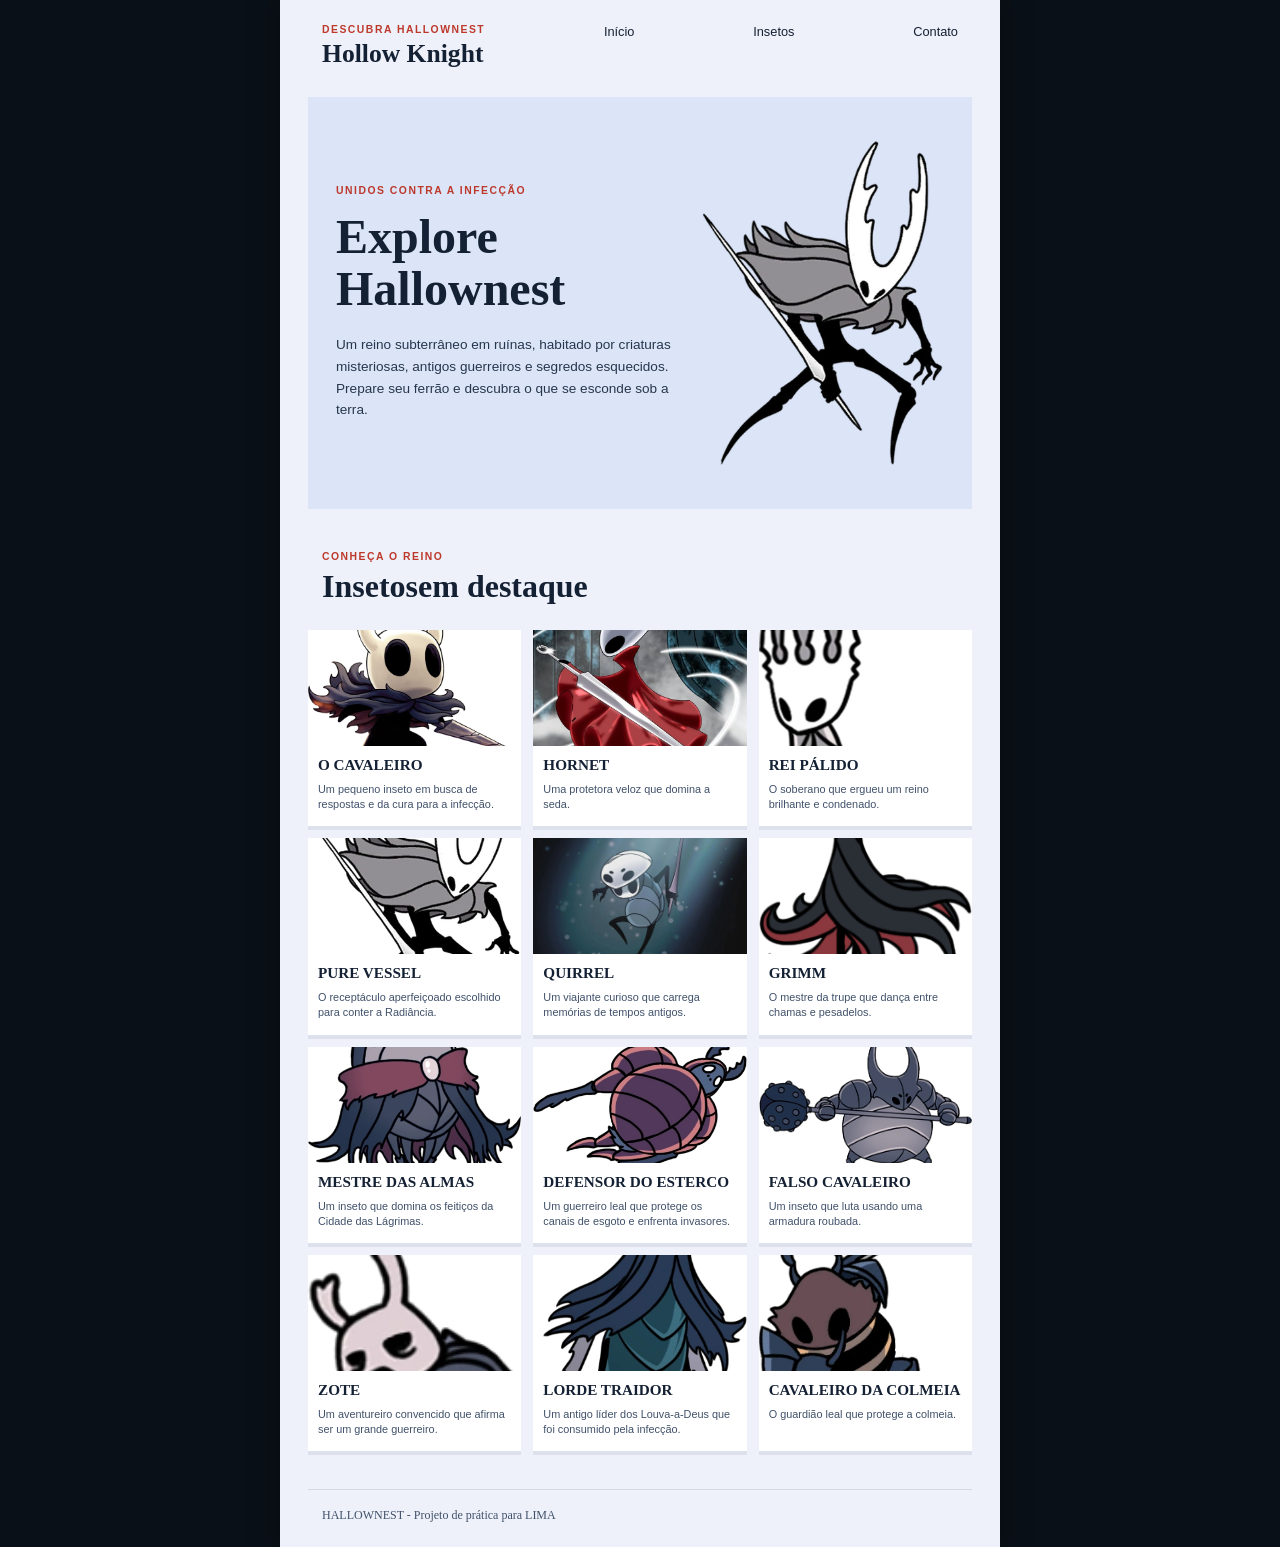
==== index.html @ 4b5f7748 "Minha primeira alteração" ====
<!DOCTYPE html>
<html lang="pt-BR">
<head>
    <meta charset="UTF-8" />
    <meta name="viewport" content="width=device-width, initial-scale=1.0" />
    <title>Hallownest | Hollow Knight</title>
    <link rel="stylesheet" href="css/style.css" />
</head>
<body>

    <header class="header-container">
        <section class="logo-area">
            <small>DESCUBRA HALLOWNEST</small>
            <h1>Hollow Knight</h1>
        </section>
        <span class="menu-item">Início</span>
        <span class="menu-item">Insetos</span>
        <span class="menu-item">Contato</span>
    </header>

    <main>

        <section class="hero-banner">
            <img src="../images/img/purevessel.png" alt="Ilustração do Pure Vessel, personagem de Hollow Knight" />
            <section class="hero-text">
                <small class="subtitle">UNIDOS CONTRA A INFECÇÃO</small>
                <h2>Explore Hallownest</h2>
                <p class="description">
                    Um reino subterrâneo em ruínas, habitado por criaturas misteriosas, antigos guerreiros e segredos esquecidos. Prepare seu ferrão e descubra o que se esconde sob a terra.
                </p>
            </section>
        </section>

        <section class="section-title" id="destaque">
            <small>CONHEÇA O REINO</small>
            <h2>Insetosem destaque</h2>
        </section>

        <section class="cards-container">

            <article class="card">
                <img src="../images/img/knight.png" alt="Ilustração do Cavaleiro de Hollow Knight" />
                <h3>O CAVALEIRO</h3>
                <p>Um pequeno inseto em busca de respostas e da cura para a infecção.</p>
            </article>

            <article class="card">
                <img src="../images/img/hornet.png" alt="Ilustração de Hornet, guardiã de Hallownest" />
                <h3>HORNET</h3>
                <p>Uma protetora veloz que domina a seda.</p>
            </article>

            <article class="card">
                <img src="../images/img/rei.png" alt="Ilustração do Rei Pálido de Hallownest" />
                <h3>REI PÁLIDO</h3>
                <p>O soberano que ergueu um reino brilhante e condenado.</p>
            </article>

            <article class="card">
                <img src="../images/img/purevessel.png" alt="Ilustração do Pure Vessel, receptáculo criado para conter a Radiância" />
                <h3>PURE VESSEL</h3>
                <p>O receptáculo aperfeiçoado escolhido para conter a Radiância.</p>
            </article>

            <article class="card">
                <img src="../images/img/quirrel.png" alt="Ilustração de Quirrel, viajante de Hallownest" />
                <h3>QUIRREL</h3>
                <p>Um viajante curioso que carrega memórias de tempos antigos.</p>
            </article>

            <article class="card">
                <img src="../images/img/grimm.png" alt="Ilustração do mestre Grimm e sua trupe" />
                <h3>GRIMM</h3>
                <p>O mestre da trupe que dança entre chamas e pesadelos.</p>
            </article>

            <article class="card">
                <img src="../images/img/mestre_das_almas.png" alt="Ilustração do Mestre das Almas em sua arena" />
                <h3>MESTRE DAS ALMAS</h3>
                <p>Um inseto que domina os feitiços da Cidade das Lágrimas.</p>
            </article>

            <article class="card">
                <img src="../images/img/defensor.png" alt="Ilustração do Defensor do Esterco em sua arena" />
                <h3>DEFENSOR DO ESTERCO</h3>
                <p>Um guerreiro leal que protege os canais de esgoto e enfrenta invasores.</p>
            </article>

            <article class="card">
                <img src="../images/img/False Knight.png" alt="Ilustração do Falso Cavaleiro usando sua armadura pesada" />
                <h3>FALSO CAVALEIRO</h3>
                <p>Um inseto que luta usando uma armadura roubada.</p>
            </article>

            <article class="card">
                <img src="../images/img/Zote.png" alt="Ilustração de Zote, o Poderoso, em Hollow Knight" />
                <h3>ZOTE</h3>
                <p>Um aventureiro convencido que afirma ser um grande guerreiro.</p>
            </article>

            <article class="card">
                <img src="../images/img/Traitor Lord.png" alt="Ilustração do Lorde Traidor, chefe de Hollow Knight" />
                <h3>LORDE TRAIDOR</h3>
                <p>Um antigo líder dos Louva-a-Deus que foi consumido pela infecção.</p>
            </article>

            <article class="card">
                <img src="../images/img/hive knight.png" alt="Ilustração do Cavaleiro da Colmeia em Hollow Knight" />
                <h3>CAVALEIRO DA COLMEIA</h3>
                <p>O guardião leal que protege a colmeia.</p>
            </article>

        </section>
    </main>

    <footer>
        <p>HALLOWNEST - Projeto de prática para LIMA</p>
    </footer>

</body>
</html>
---- css/style.css ----
*{
    margin: 0;
    padding: 0;
    box-sizing: border-box;
    font-family: Georgia, 'Times New Roman', serif;
}

html {
    background-color: #0a1017;
}

body {
    max-width: 720px;
    min-height: 100vh;
    margin: 0 auto;
    background-color: #eef1f9;
    color: #142033;
    padding: 24px 28px;
    box-shadow: 0 0 30px rgba(0, 0, 0, 0.35);
}

.header-container {
    display: flex;
    justify-content: space-between;
    align-items: flex-start;
    flex-wrap: wrap;
    gap: 20px;
    padding: 0 14px 28px;
    margin-bottom: 0;
}

.logo-area small {
    font-family: Arial, sans-serif;
    font-size: 0.65rem;
    color: #bd392c;
    letter-spacing: 1.5px;
    font-weight: bold;
    display: block;
    margin-bottom: 4px;
}

.logo-area h1 {
    font-size: 1.6rem;
    color: #142033;
    font-weight: bold;
}

.menu-item {
    font-family: Arial, sans-serif;
    font-size: 0.8rem;
    color: #142033;
    cursor: pointer;
}

.hero-banner {
    display: flex;
    justify-content: space-between;
    align-items: center;
    background-color: #dce5f7;
    padding: 42px 28px;
    gap: 28px;
    border-radius: 0;
    margin-bottom: 42px;
}

.hero-banner > img {
    order: 2;
    width: 40%;
    border-radius: 0;
    object-fit: cover;
}

.hero-text {
    order: 1;
    flex: 1;
}

.hero-text .subtitle {
    font-family: Arial, sans-serif;
    font-size: 0.65rem;
    color: #bd392c;
    font-weight: bold;
    letter-spacing: 1.5px;
    display: block;
    margin-bottom: 15px;
}

.hero-text h2 {
    font-size: 3rem;
    line-height: 1.1;
    color: #142033;
    font-weight: bold;
    margin-bottom: 18px;
}

.hero-text .description {
    font-family: Arial, sans-serif;
    font-size: 0.85rem;
    color: #26364d;
    line-height: 1.6;
    max-width: 480px;
}

.section-title {
    margin-bottom: 25px;
}

#destaque {
    padding: 0 14px;
}

.section-title small {
    font-family: Arial, sans-serif;
    font-size: 0.65rem;
    color: #bd392c;
    font-weight: bold;
    letter-spacing: 1.5px;
    display: block;
    margin-bottom: 6px;
}

.section-title h2 {
    font-size: 2rem;
    color: #142033;
    font-weight: bold;
}

.cards-container {
    display: flex;
    flex-wrap: wrap;
    gap: 12px;
}

.card {
    flex: 1 1 calc((100% - 24px) / 3);
    box-sizing: border-box;
    min-width: 0;
    background-color: #ffffff;
    padding: 0 0 14px;
    border-radius: 0;
    box-shadow: 0 4px 0 #dce1eb;
}

.card img {
    width: 100%;
    height: 116px;
    margin-bottom: 10px;
    border-radius: 0;
    object-fit: cover;
}

.card h3 {
    padding: 0 10px;
    font-size: 0.95rem;
    color: #142033;
    margin-bottom: 8px;
}

.card p {
    padding: 0 10px;
    font-family: Arial, sans-serif;
    font-size: 0.68rem;
    color: #40516a;
    line-height: 1.4;
}

footer {
    margin-top: 38px;
    padding: 18px 14px 0;
    border-top: 1px solid #d2d9e5;
    font-family: Arial, sans-serif;
    font-size: 0.75rem;
    color: rgb(64, 81, 106);
}
img {
    max-width: 100%;
    height: auto;
    display: block;
}

@media (max-width: 700px) {
    body {
        padding: 18px;
    }

    .header-container {
        align-items: flex-start;
        flex-direction: column;
        gap: 20px;
    }

    .hero-banner {
        padding: 30px 22px;
        flex-direction: column;
    }

    .hero-banner > img {
        order: 1;
        width: 100%;
    }

    .hero-text {
        order: 2;
    }

    .hero-text h2 {
        font-size: 2.3rem;
    }

    .card {
        flex-basis: calc((100% - 12px) / 2);
    }
}

@media (max-width: 430px) {
    .card {
        flex-basis: 100%;
    }
}
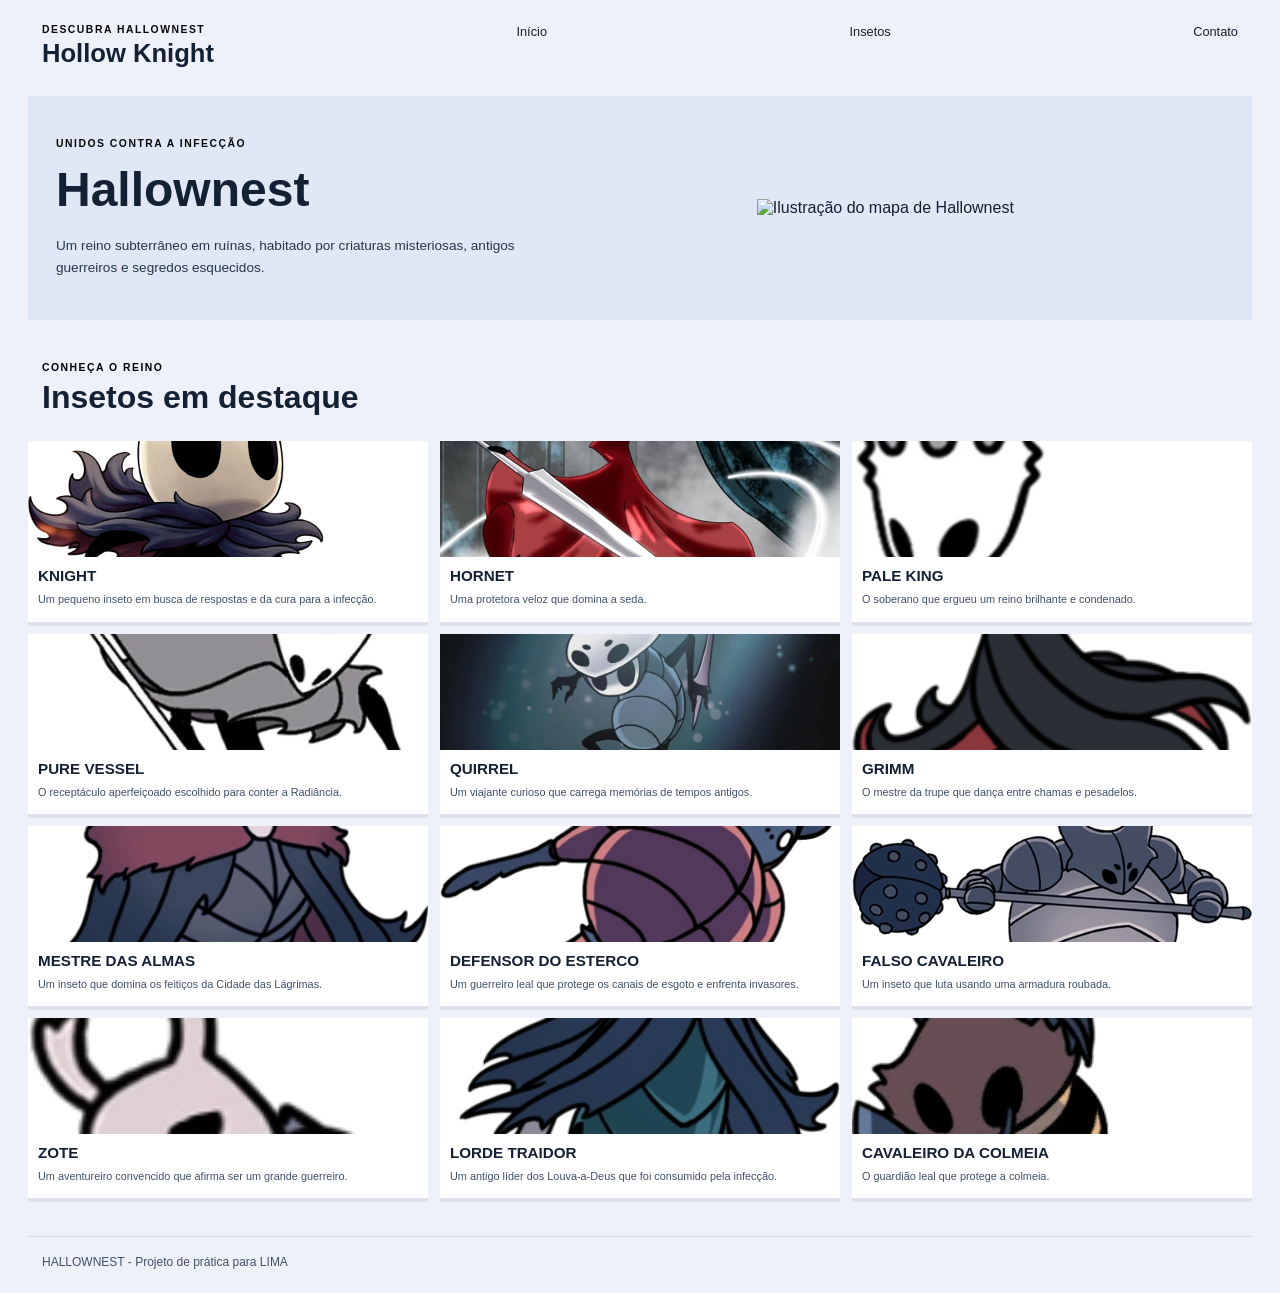
==== commit 2f83cdb4: "fsgr" ====
--- a/index.html
+++ b/index.html
@@ -21,91 +21,91 @@
     <main>
 
         <section class="hero-banner">
-            <img src="../images/img/purevessel.png" alt="Ilustração do Pure Vessel, personagem de Hollow Knight" />
+            <img src="C:\Users\Aluno DS\Nova pasta\css-estilos-e-flexbox\images\img\image.png" alt="Ilustração do mapa de Hallownest" />
             <section class="hero-text">
                 <small class="subtitle">UNIDOS CONTRA A INFECÇÃO</small>
-                <h2>Explore Hallownest</h2>
+                <h2>Hallownest</h2>
                 <p class="description">
-                    Um reino subterrâneo em ruínas, habitado por criaturas misteriosas, antigos guerreiros e segredos esquecidos. Prepare seu ferrão e descubra o que se esconde sob a terra.
+                    Um reino subterrâneo em ruínas, habitado por criaturas misteriosas, antigos guerreiros e segredos esquecidos.
                 </p>
             </section>
         </section>
 
         <section class="section-title" id="destaque">
             <small>CONHEÇA O REINO</small>
-            <h2>Insetosem destaque</h2>
+            <h2>Insetos em destaque</h2>
         </section>
 
         <section class="cards-container">
 
             <article class="card">
-                <img src="../images/img/knight.png" alt="Ilustração do Cavaleiro de Hollow Knight" />
-                <h3>O CAVALEIRO</h3>
+                <img src="./images/img/knight.png" alt="Ilustração do Cavaleiro de Hollow Knight" />
+                <h3>KNIGHT</h3>
                 <p>Um pequeno inseto em busca de respostas e da cura para a infecção.</p>
             </article>
 
             <article class="card">
-                <img src="../images/img/hornet.png" alt="Ilustração de Hornet, guardiã de Hallownest" />
+                <img src="./images/img/hornet.png" alt="Ilustração de Hornet, guardiã de Hallownest" />
                 <h3>HORNET</h3>
                 <p>Uma protetora veloz que domina a seda.</p>
             </article>
 
             <article class="card">
-                <img src="../images/img/rei.png" alt="Ilustração do Rei Pálido de Hallownest" />
-                <h3>REI PÁLIDO</h3>
+                <img src="./images/img/rei.png" alt="Ilustração do Rei Pálido de Hallownest" />
+                <h3>PALE KING</h3>
                 <p>O soberano que ergueu um reino brilhante e condenado.</p>
             </article>
 
             <article class="card">
-                <img src="../images/img/purevessel.png" alt="Ilustração do Pure Vessel, receptáculo criado para conter a Radiância" />
+                <img src="./images/img/purevessel.png" alt="Ilustração do Pure Vessel, receptáculo criado para conter a Radiância" />
                 <h3>PURE VESSEL</h3>
                 <p>O receptáculo aperfeiçoado escolhido para conter a Radiância.</p>
             </article>
 
             <article class="card">
-                <img src="../images/img/quirrel.png" alt="Ilustração de Quirrel, viajante de Hallownest" />
+                <img src="./images/img/quirrel.png" alt="Ilustração de Quirrel, viajante de Hallownest" />
                 <h3>QUIRREL</h3>
                 <p>Um viajante curioso que carrega memórias de tempos antigos.</p>
             </article>
 
             <article class="card">
-                <img src="../images/img/grimm.png" alt="Ilustração do mestre Grimm e sua trupe" />
+                <img src="./images/img/grimm.png" alt="Ilustração do mestre Grimm e sua trupe" />
                 <h3>GRIMM</h3>
                 <p>O mestre da trupe que dança entre chamas e pesadelos.</p>
             </article>
 
             <article class="card">
-                <img src="../images/img/mestre_das_almas.png" alt="Ilustração do Mestre das Almas em sua arena" />
+                <img src="./images/img/mestre_das_almas.png" alt="Ilustração do Mestre das Almas em sua arena" />
                 <h3>MESTRE DAS ALMAS</h3>
                 <p>Um inseto que domina os feitiços da Cidade das Lágrimas.</p>
             </article>
 
             <article class="card">
-                <img src="../images/img/defensor.png" alt="Ilustração do Defensor do Esterco em sua arena" />
+                <img src="./images/img/defensor.png" alt="Ilustração do Defensor do Esterco em sua arena" />
                 <h3>DEFENSOR DO ESTERCO</h3>
                 <p>Um guerreiro leal que protege os canais de esgoto e enfrenta invasores.</p>
             </article>
 
             <article class="card">
-                <img src="../images/img/False Knight.png" alt="Ilustração do Falso Cavaleiro usando sua armadura pesada" />
+                <img src="./images/img/False Knight.png" alt="Ilustração do Falso Cavaleiro usando sua armadura pesada" />
                 <h3>FALSO CAVALEIRO</h3>
                 <p>Um inseto que luta usando uma armadura roubada.</p>
             </article>
 
             <article class="card">
-                <img src="../images/img/Zote.png" alt="Ilustração de Zote, o Poderoso, em Hollow Knight" />
+                <img src="./images/img/Zote.png" alt="Ilustração de Zote, o Poderoso, em Hollow Knight" />
                 <h3>ZOTE</h3>
                 <p>Um aventureiro convencido que afirma ser um grande guerreiro.</p>
             </article>
 
             <article class="card">
-                <img src="../images/img/Traitor Lord.png" alt="Ilustração do Lorde Traidor, chefe de Hollow Knight" />
+                <img src="./images/img/Traitor Lord.png" alt="Ilustração do Lorde Traidor, chefe de Hollow Knight" />
                 <h3>LORDE TRAIDOR</h3>
                 <p>Um antigo líder dos Louva-a-Deus que foi consumido pela infecção.</p>
             </article>
 
             <article class="card">
-                <img src="../images/img/hive knight.png" alt="Ilustração do Cavaleiro da Colmeia em Hollow Knight" />
+                <img src="./images/img/hive knight.png" alt="Ilustração do Cavaleiro da Colmeia em Hollow Knight" />
                 <h3>CAVALEIRO DA COLMEIA</h3>
                 <p>O guardião leal que protege a colmeia.</p>
             </article>
--- a/css/style.css
+++ b/css/style.css
@@ -2,21 +2,28 @@
     margin: 0;
     padding: 0;
     box-sizing: border-box;
-    font-family: Georgia, 'Times New Roman', serif;
+    font-family: Arial, sans-serif;
 }
 
 html {
     background-color: #0a1017;
+    min-height: 100%;
 }
 
 body {
-    max-width: 720px;
+    width: 100%;
     min-height: 100vh;
     margin: 0 auto;
+    display: flex;
+    flex-direction: column;
     background-color: #eef1f9;
     color: #142033;
     padding: 24px 28px;
     box-shadow: 0 0 30px rgba(0, 0, 0, 0.35);
+}
+
+main {
+    flex: 1;
 }
 
 .header-container {
@@ -32,7 +39,7 @@
 .logo-area small {
     font-family: Arial, sans-serif;
     font-size: 0.65rem;
-    color: #bd392c;
+    color: #080808;
     letter-spacing: 1.5px;
     font-weight: bold;
     display: block;
@@ -56,7 +63,7 @@
     display: flex;
     justify-content: space-between;
     align-items: center;
-    background-color: #dce5f7;
+    background-color: #e0e7f5;
     padding: 42px 28px;
     gap: 28px;
     border-radius: 0;
@@ -78,7 +85,7 @@
 .hero-text .subtitle {
     font-family: Arial, sans-serif;
     font-size: 0.65rem;
-    color: #bd392c;
+    color: #080808;
     font-weight: bold;
     letter-spacing: 1.5px;
     display: block;
@@ -112,7 +119,7 @@
 .section-title small {
     font-family: Arial, sans-serif;
     font-size: 0.65rem;
-    color: #bd392c;
+    color: #000000;
     font-weight: bold;
     letter-spacing: 1.5px;
     display: block;
@@ -177,43 +184,4 @@
     height: auto;
     display: block;
 }
-
-@media (max-width: 700px) {
-    body {
-        padding: 18px;
-    }
-
-    .header-container {
-        align-items: flex-start;
-        flex-direction: column;
-        gap: 20px;
-    }
-
-    .hero-banner {
-        padding: 30px 22px;
-        flex-direction: column;
-    }
-
-    .hero-banner > img {
-        order: 1;
-        width: 100%;
-    }
-
-    .hero-text {
-        order: 2;
-    }
-
-    .hero-text h2 {
-        font-size: 2.3rem;
-    }
-
-    .card {
-        flex-basis: calc((100% - 12px) / 2);
-    }
-}
-
-@media (max-width: 430px) {
-    .card {
-        flex-basis: 100%;
-    }
-}+ 
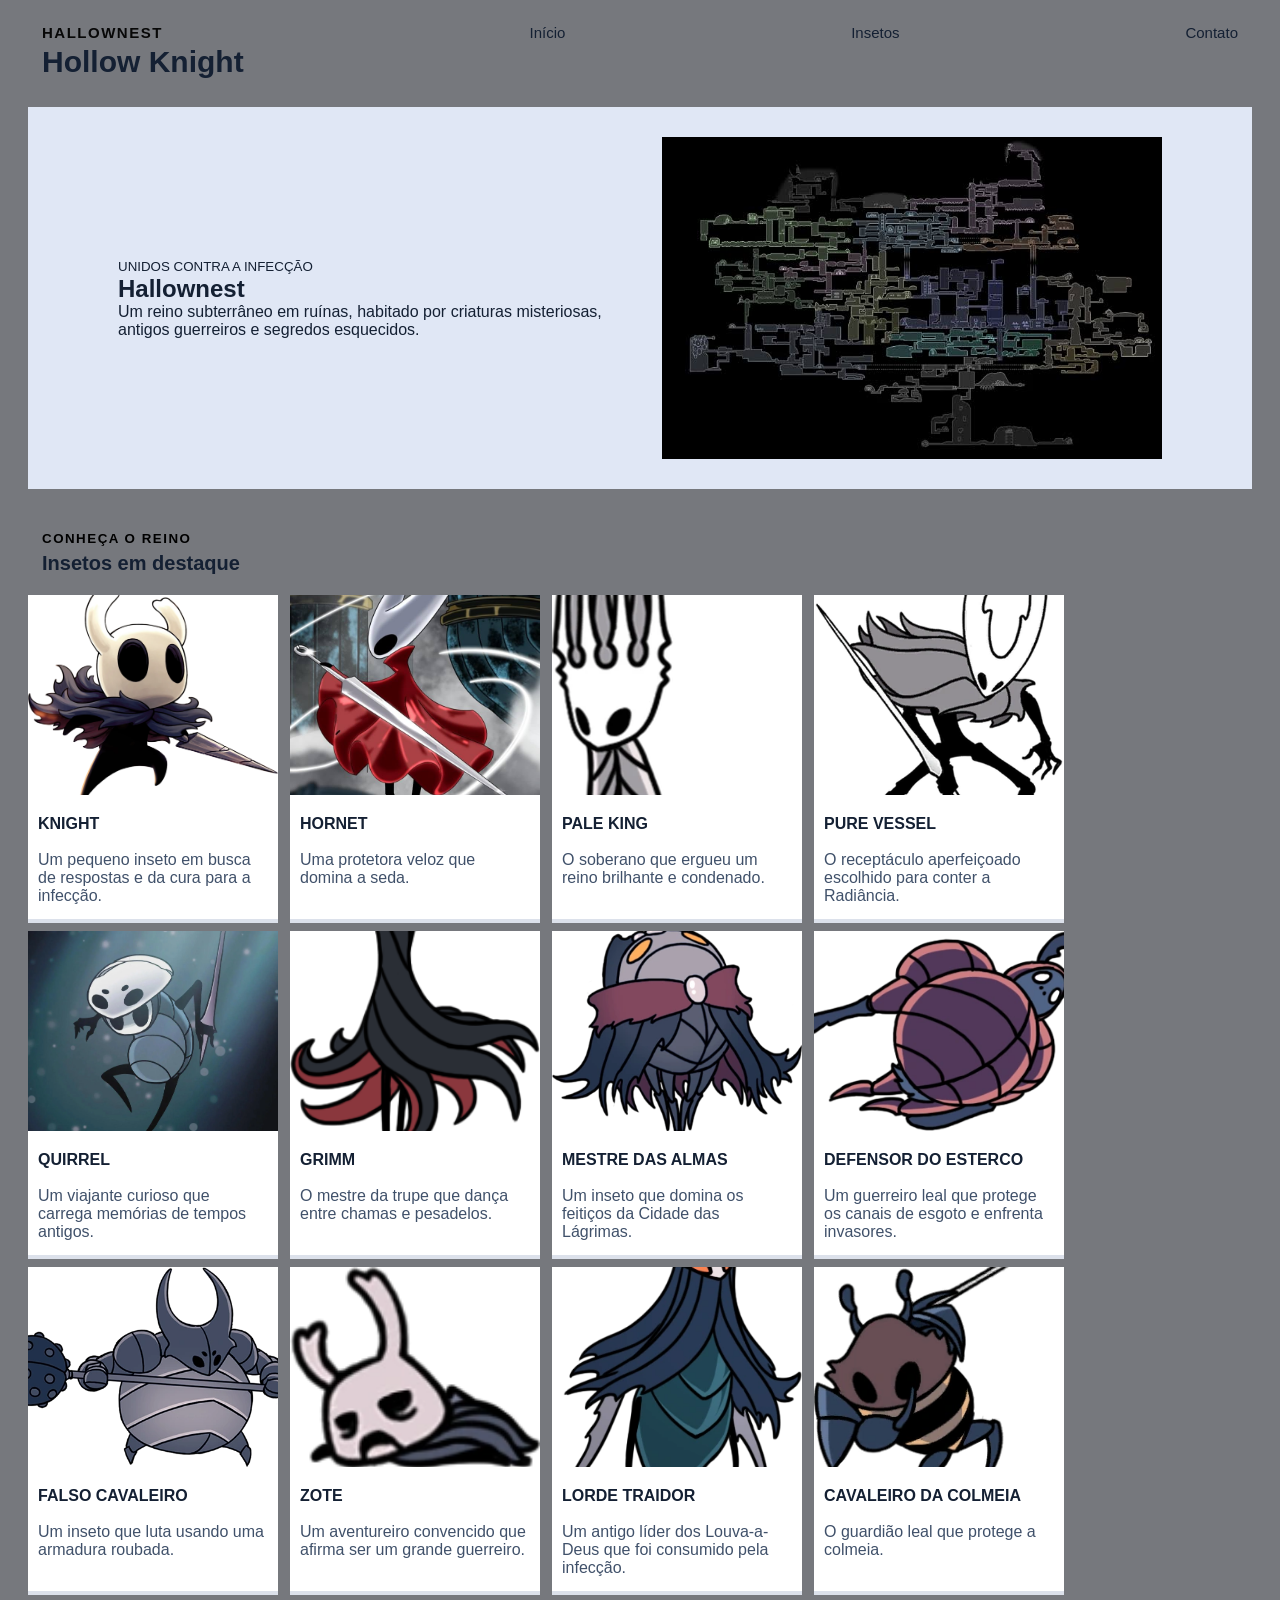
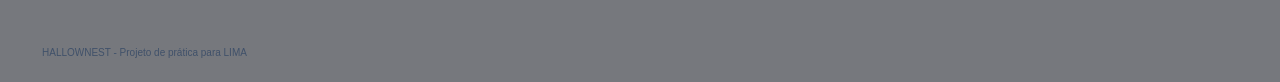
==== commit ea4a2776: "flexbox" ====
--- a/index.html
+++ b/index.html
@@ -2,7 +2,6 @@
 <html lang="pt-BR">
 <head>
     <meta charset="UTF-8" />
-    <meta name="viewport" content="width=device-width, initial-scale=1.0" />
     <title>Hallownest | Hollow Knight</title>
     <link rel="stylesheet" href="css/style.css" />
 </head>
@@ -10,7 +9,7 @@
 
     <header class="header-container">
         <section class="logo-area">
-            <small>DESCUBRA HALLOWNEST</small>
+            <small>HALLOWNEST</small>
             <h1>Hollow Knight</h1>
         </section>
         <span class="menu-item">Início</span>
@@ -20,9 +19,9 @@
 
     <main>
 
-        <section class="hero-banner">
-            <img src="C:\Users\Aluno DS\Nova pasta\css-estilos-e-flexbox\images\img\image.png" alt="Ilustração do mapa de Hallownest" />
-            <section class="hero-text">
+        <section class="map-banner">
+            <img src="assets/images/img/image.png" alt="Ilustração do mapa de Hallownest" />
+            <section class="inseto">
                 <small class="subtitle">UNIDOS CONTRA A INFECÇÃO</small>
                 <h2>Hallownest</h2>
                 <p class="description">
@@ -39,73 +38,73 @@
         <section class="cards-container">
 
             <article class="card">
-                <img src="./images/img/knight.png" alt="Ilustração do Cavaleiro de Hollow Knight" />
+                <img src="assets/images/img/knight.png" alt="Ilustração do Cavaleiro de Hollow Knight" />
                 <h3>KNIGHT</h3>
                 <p>Um pequeno inseto em busca de respostas e da cura para a infecção.</p>
             </article>
 
             <article class="card">
-                <img src="./images/img/hornet.png" alt="Ilustração de Hornet, guardiã de Hallownest" />
+                <img src="assets/images/img/hornet.png" alt="Ilustração de Hornet, guardiã de Hallownest" />
                 <h3>HORNET</h3>
                 <p>Uma protetora veloz que domina a seda.</p>
             </article>
 
             <article class="card">
-                <img src="./images/img/rei.png" alt="Ilustração do Rei Pálido de Hallownest" />
+                <img src="assets/images/img/rei.png" alt="Ilustração do Rei Pálido de Hallownest" />
                 <h3>PALE KING</h3>
                 <p>O soberano que ergueu um reino brilhante e condenado.</p>
             </article>
 
             <article class="card">
-                <img src="./images/img/purevessel.png" alt="Ilustração do Pure Vessel, receptáculo criado para conter a Radiância" />
+                <img src="assets/images/img/purevessel.png" alt="Ilustração do Pure Vessel, receptáculo criado para conter a Radiância" />
                 <h3>PURE VESSEL</h3>
                 <p>O receptáculo aperfeiçoado escolhido para conter a Radiância.</p>
             </article>
 
             <article class="card">
-                <img src="./images/img/quirrel.png" alt="Ilustração de Quirrel, viajante de Hallownest" />
+                <img src="assets/images/img/quirrel.png" alt="Ilustração de Quirrel, viajante de Hallownest" />
                 <h3>QUIRREL</h3>
                 <p>Um viajante curioso que carrega memórias de tempos antigos.</p>
             </article>
 
             <article class="card">
-                <img src="./images/img/grimm.png" alt="Ilustração do mestre Grimm e sua trupe" />
+                <img src="assets/images/img/grimm.png" alt="Ilustração do mestre Grimm e sua trupe" />
                 <h3>GRIMM</h3>
                 <p>O mestre da trupe que dança entre chamas e pesadelos.</p>
             </article>
 
             <article class="card">
-                <img src="./images/img/mestre_das_almas.png" alt="Ilustração do Mestre das Almas em sua arena" />
+                <img src="assets/images/img/mestre_das_almas.png" alt="Ilustração do Mestre das Almas em sua arena" />
                 <h3>MESTRE DAS ALMAS</h3>
                 <p>Um inseto que domina os feitiços da Cidade das Lágrimas.</p>
             </article>
 
             <article class="card">
-                <img src="./images/img/defensor.png" alt="Ilustração do Defensor do Esterco em sua arena" />
+                <img src="assets/images/img/defensor.png" alt="Ilustração do Defensor do Esterco em sua arena" />
                 <h3>DEFENSOR DO ESTERCO</h3>
                 <p>Um guerreiro leal que protege os canais de esgoto e enfrenta invasores.</p>
             </article>
 
             <article class="card">
-                <img src="./images/img/False Knight.png" alt="Ilustração do Falso Cavaleiro usando sua armadura pesada" />
+                <img src="assets/images/img/False Knight.png" alt="Ilustração do Falso Cavaleiro usando sua armadura pesada" />
                 <h3>FALSO CAVALEIRO</h3>
                 <p>Um inseto que luta usando uma armadura roubada.</p>
             </article>
 
             <article class="card">
-                <img src="./images/img/Zote.png" alt="Ilustração de Zote, o Poderoso, em Hollow Knight" />
+                <img src="assets/images/img/Zote.png" alt="Ilustração de Zote, o Poderoso, em Hollow Knight" />
                 <h3>ZOTE</h3>
                 <p>Um aventureiro convencido que afirma ser um grande guerreiro.</p>
             </article>
 
             <article class="card">
-                <img src="./images/img/Traitor Lord.png" alt="Ilustração do Lorde Traidor, chefe de Hollow Knight" />
+                <img src="assets/images/img/Traitor Lord.png" alt="Ilustração do Lorde Traidor, chefe de Hollow Knight" />
                 <h3>LORDE TRAIDOR</h3>
                 <p>Um antigo líder dos Louva-a-Deus que foi consumido pela infecção.</p>
             </article>
 
             <article class="card">
-                <img src="./images/img/hive knight.png" alt="Ilustração do Cavaleiro da Colmeia em Hollow Knight" />
+                <img src="assets/images/img/hive knight.png" alt="Ilustração do Cavaleiro da Colmeia em Hollow Knight" />
                 <h3>CAVALEIRO DA COLMEIA</h3>
                 <p>O guardião leal que protege a colmeia.</p>
             </article>
@@ -118,4 +117,4 @@
     </footer>
 
 </body>
-</html>+</html>
--- a/css/style.css
+++ b/css/style.css
@@ -6,7 +6,7 @@
 }
 
 html {
-    background-color: #0a1017;
+    background-color: #325174;
     min-height: 100%;
 }
 
@@ -16,7 +16,7 @@
     margin: 0 auto;
     display: flex;
     flex-direction: column;
-    background-color: #eef1f9;
+    background-color: #76787d;
     color: #142033;
     padding: 24px 28px;
     box-shadow: 0 0 30px rgba(0, 0, 0, 0.35);
@@ -38,7 +38,7 @@
 
 .logo-area small {
     font-family: Arial, sans-serif;
-    font-size: 0.65rem;
+    font-size: 15px;
     color: #080808;
     letter-spacing: 1.5px;
     font-weight: bold;
@@ -47,44 +47,45 @@
 }
 
 .logo-area h1 {
-    font-size: 1.6rem;
+    font-size: 30px;
     color: #142033;
     font-weight: bold;
 }
 
 .menu-item {
     font-family: Arial, sans-serif;
-    font-size: 0.8rem;
+    font-size: 15px;
     color: #142033;
     cursor: pointer;
+
 }
 
-.hero-banner {
+.map-banner {
     display: flex;
     justify-content: space-between;
     align-items: center;
     background-color: #e0e7f5;
-    padding: 42px 28px;
-    gap: 28px;
+    padding: 30px 90px;
+    gap: 23px;
     border-radius: 0;
     margin-bottom: 42px;
 }
 
-.hero-banner > img {
+.map-banner > img {
     order: 2;
-    width: 40%;
+    width: 500px;
     border-radius: 0;
     object-fit: cover;
 }
 
-.hero-text {
+.inseto-text {
     order: 1;
     flex: 1;
 }
 
-.hero-text .subtitle {
+.inseto-text .subtitle {
     font-family: Arial, sans-serif;
-    font-size: 0.65rem;
+    font-size: 23px;
     color: #080808;
     font-weight: bold;
     letter-spacing: 1.5px;
@@ -92,15 +93,14 @@
     margin-bottom: 15px;
 }
 
-.hero-text h2 {
-    font-size: 3rem;
-    line-height: 1.1;
+.inseto-text h2 {
+    font-size: 30px;
     color: #142033;
     font-weight: bold;
     margin-bottom: 18px;
 }
 
-.hero-text .description {
+.inseto-text .description {
     font-family: Arial, sans-serif;
     font-size: 0.85rem;
     color: #26364d;
@@ -109,7 +109,7 @@
 }
 
 .section-title {
-    margin-bottom: 25px;
+    margin-bottom: 20px;
 }
 
 #destaque {
@@ -118,7 +118,7 @@
 
 .section-title small {
     font-family: Arial, sans-serif;
-    font-size: 0.65rem;
+    font-size: 15;
     color: #000000;
     font-weight: bold;
     letter-spacing: 1.5px;
@@ -127,7 +127,7 @@
 }
 
 .section-title h2 {
-    font-size: 2rem;
+    font-size: 20px;
     color: #142033;
     font-weight: bold;
 }
@@ -139,7 +139,9 @@
 }
 
 .card {
-    flex: 1 1 calc((100% - 24px) / 3);
+    width: 250px;
+    border: 10px black;
+    padding: 4px;
     box-sizing: border-box;
     min-width: 0;
     background-color: #ffffff;
@@ -150,15 +152,15 @@
 
 .card img {
     width: 100%;
-    height: 116px;
+    height: 200px;
     margin-bottom: 10px;
     border-radius: 0;
     object-fit: cover;
 }
 
 .card h3 {
-    padding: 0 10px;
-    font-size: 0.95rem;
+    padding: 10px;
+    font-size: 16px;
     color: #142033;
     margin-bottom: 8px;
 }
@@ -166,17 +168,16 @@
 .card p {
     padding: 0 10px;
     font-family: Arial, sans-serif;
-    font-size: 0.68rem;
+    font-size: 16px;
     color: #40516a;
-    line-height: 1.4;
 }
 
 footer {
     margin-top: 38px;
     padding: 18px 14px 0;
-    border-top: 1px solid #d2d9e5;
+    border-top: 1px #d2d9e5;
     font-family: Arial, sans-serif;
-    font-size: 0.75rem;
+    font-size: 10px;
     color: rgb(64, 81, 106);
 }
 img {
@@ -184,4 +185,3 @@
     height: auto;
     display: block;
 }
- 
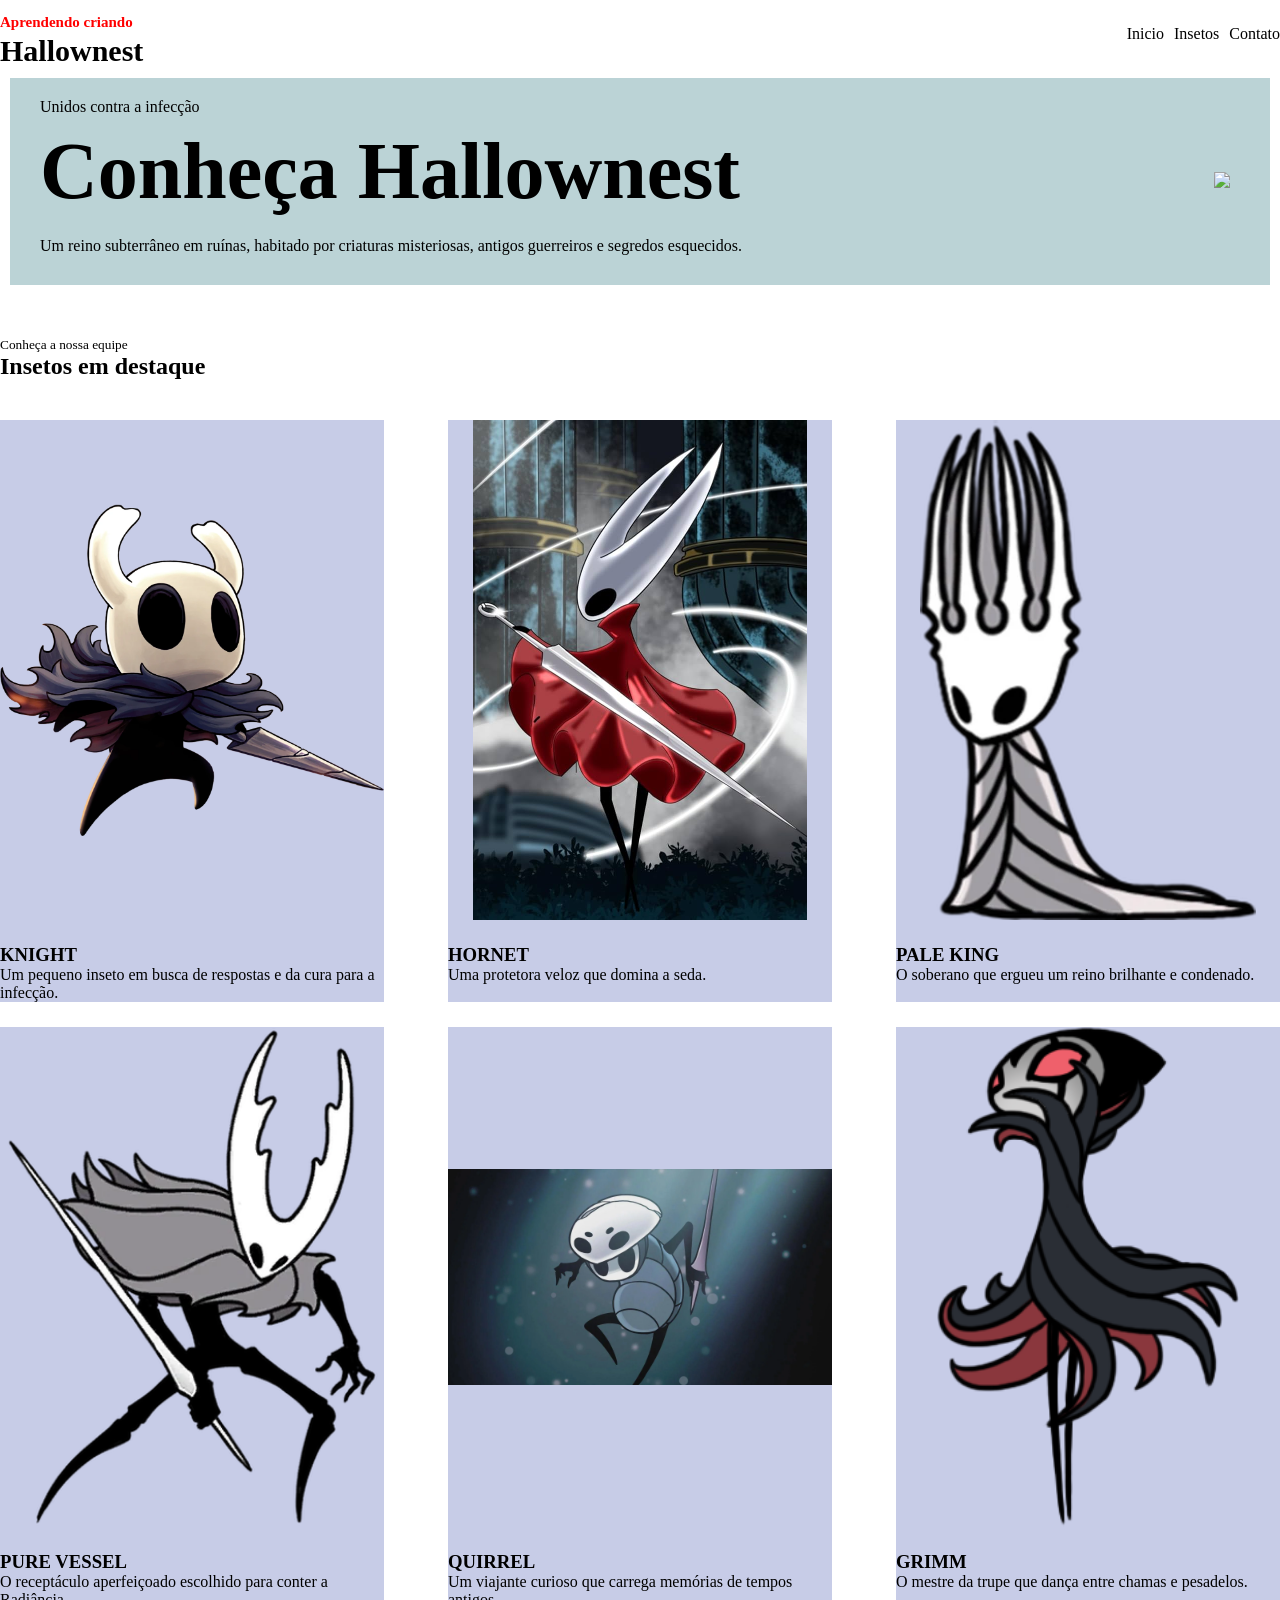
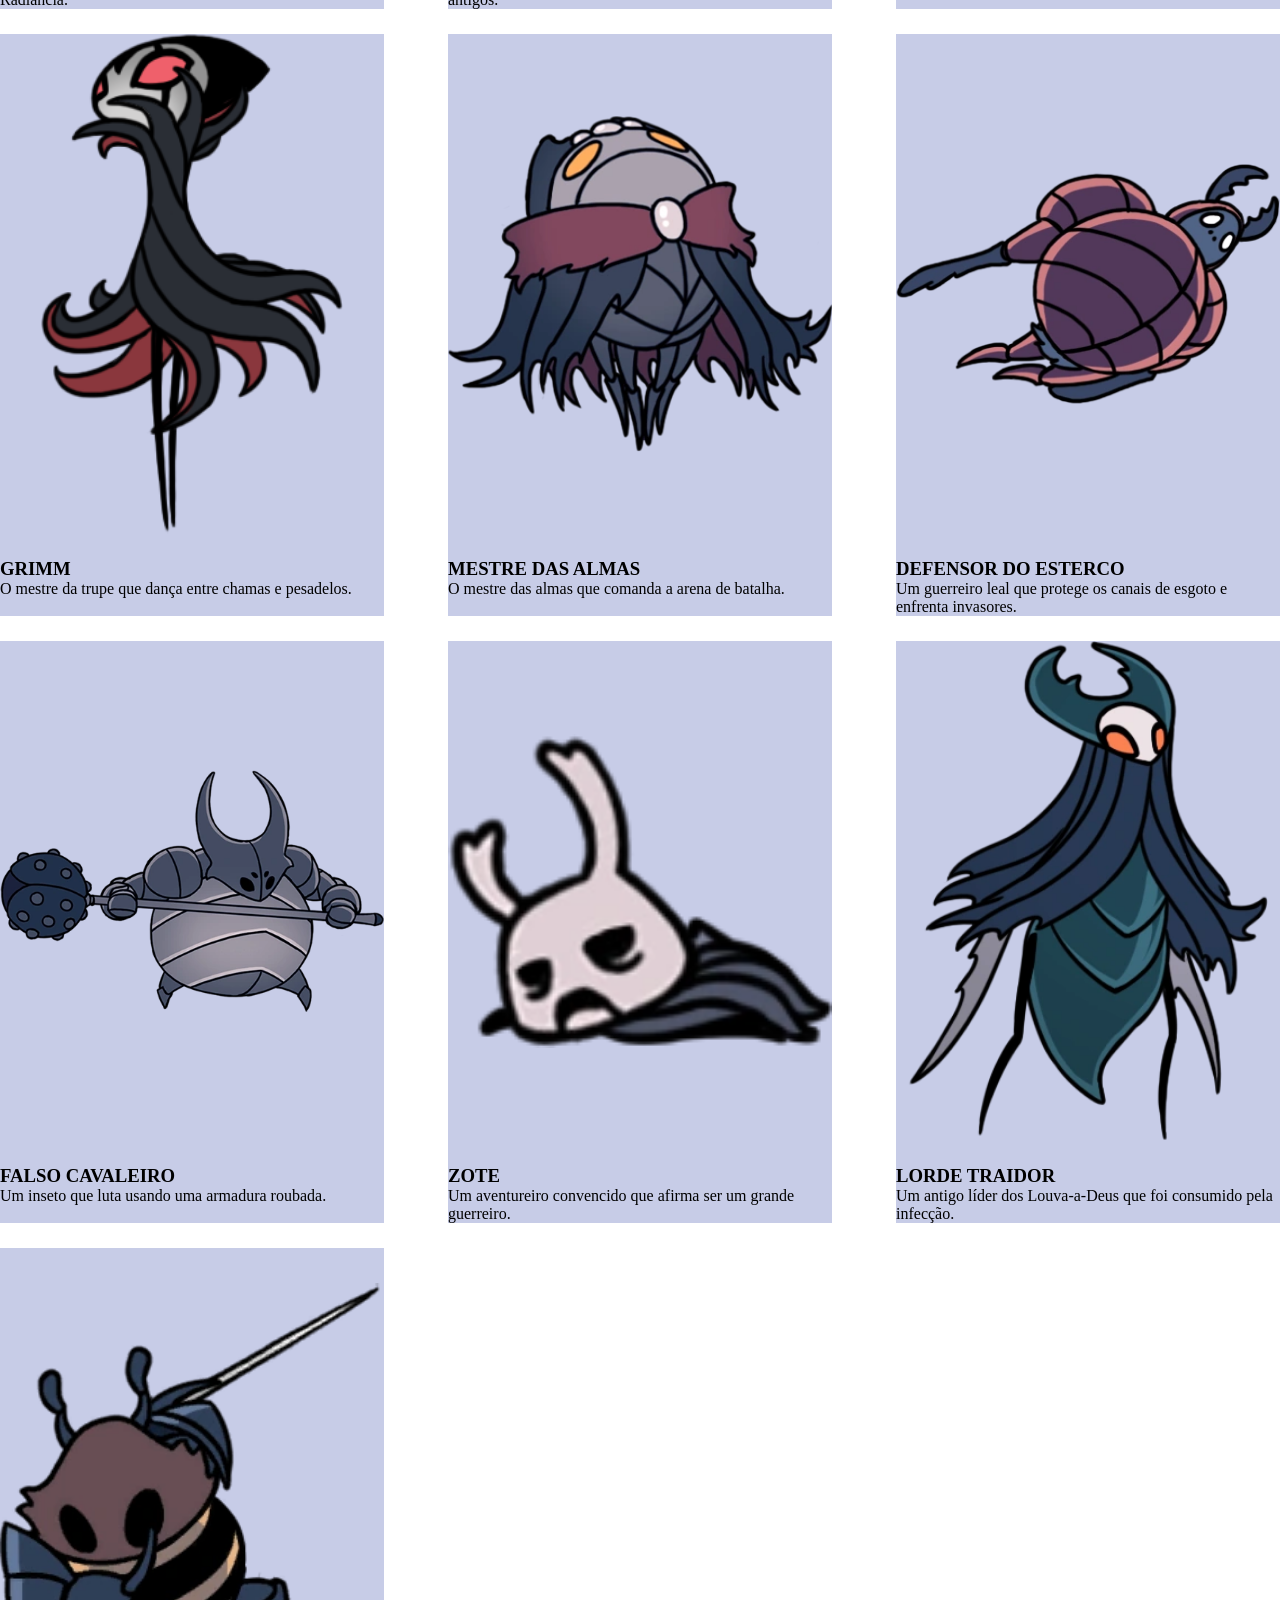
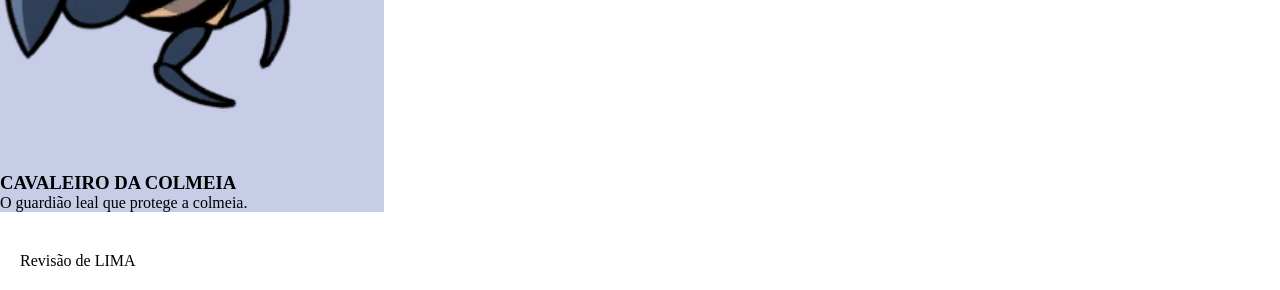
==== commit d9814b7a: "Create index.html" ====
--- a/index.html
+++ b/index.html
@@ -1,120 +1,111 @@
 <!DOCTYPE html>
 <html lang="pt-BR">
-<head>
-    <meta charset="UTF-8" />
-    <title>Hallownest | Hollow Knight</title>
-    <link rel="stylesheet" href="css/style.css" />
-</head>
-<body>
-
-    <header class="header-container">
-        <section class="logo-area">
-            <small>HALLOWNEST</small>
-            <h1>Hollow Knight</h1>
+    <head>
+        <meta charset="UTF-8"/>
+        <title>Recuperação de LIMA</title>
+        <Link rel="stylesheet" href="./css/style.css"/>
+    </head>
+    <body>
+        <header>
+            <section  id="titulo-header">
+                <small>Aprendendo criando</small>
+                <p>Hallownest</p>
+            </section>
+            <section id="menu-header">
+            <p>Inicio</p>
+            <P>Insetos</P>
+            <p>Contato</p>
+            </section>
+        </header>
+    </body>
+    <main>
+        <section id="hero">
+            <section id="texto-hero">
+                <small>Unidos contra a infecção</small>
+                <h1>Conheça Hallownest</h1>
+                <p>Um reino subterrâneo em ruínas, habitado por criaturas misteriosas, antigos guerreiros e segredos esquecidos.</p>
+            </section>
+            <section id="img-hero">
+                <img src="assets/images/superman.png"/>
         </section>
-        <span class="menu-item">Início</span>
-        <span class="menu-item">Insetos</span>
-        <span class="menu-item">Contato</span>
-    </header>
-
-    <main>
-
-        <section class="map-banner">
-            <img src="assets/images/img/image.png" alt="Ilustração do mapa de Hallownest" />
-            <section class="inseto">
-                <small class="subtitle">UNIDOS CONTRA A INFECÇÃO</small>
-                <h2>Hallownest</h2>
-                <p class="description">
-                    Um reino subterrâneo em ruínas, habitado por criaturas misteriosas, antigos guerreiros e segredos esquecidos.
-                </p>
-            </section>
+    </section>
+</main>
+    <section id="galeria">
+      <section id="galeria-texto">
+          <small class="texto-pequeno">Conheça a nossa equipe</small>
+          <h2>Insetos em destaque</h2>
+      </section>
+      <section id="galeria-imgs">
+        <section class="card">
+            <img src="assets/images/img/knight.png" alt="Ilustração do Cavaleiro de Hollow Knight" />
+            <h3>KNIGHT</h3>
+            <span>Um pequeno inseto em busca de respostas e da cura para a infecção.</span>
         </section>
-
-        <section class="section-title" id="destaque">
-            <small>CONHEÇA O REINO</small>
-            <h2>Insetos em destaque</h2>
+         <section class="card">
+            <img src="assets/images/img/hornet.png" alt="Ilustração de Hornet, guardiã de Hallownest" />
+            <h3>HORNET</h3>
+            <span>Uma protetora veloz que domina a seda.</span>
         </section>
-
-        <section class="cards-container">
-
-            <article class="card">
-                <img src="assets/images/img/knight.png" alt="Ilustração do Cavaleiro de Hollow Knight" />
-                <h3>KNIGHT</h3>
-                <p>Um pequeno inseto em busca de respostas e da cura para a infecção.</p>
-            </article>
-
-            <article class="card">
-                <img src="assets/images/img/hornet.png" alt="Ilustração de Hornet, guardiã de Hallownest" />
-                <h3>HORNET</h3>
-                <p>Uma protetora veloz que domina a seda.</p>
-            </article>
-
-            <article class="card">
-                <img src="assets/images/img/rei.png" alt="Ilustração do Rei Pálido de Hallownest" />
-                <h3>PALE KING</h3>
-                <p>O soberano que ergueu um reino brilhante e condenado.</p>
-            </article>
-
-            <article class="card">
-                <img src="assets/images/img/purevessel.png" alt="Ilustração do Pure Vessel, receptáculo criado para conter a Radiância" />
-                <h3>PURE VESSEL</h3>
-                <p>O receptáculo aperfeiçoado escolhido para conter a Radiância.</p>
-            </article>
-
-            <article class="card">
-                <img src="assets/images/img/quirrel.png" alt="Ilustração de Quirrel, viajante de Hallownest" />
-                <h3>QUIRREL</h3>
-                <p>Um viajante curioso que carrega memórias de tempos antigos.</p>
-            </article>
-
-            <article class="card">
-                <img src="assets/images/img/grimm.png" alt="Ilustração do mestre Grimm e sua trupe" />
-                <h3>GRIMM</h3>
-                <p>O mestre da trupe que dança entre chamas e pesadelos.</p>
-            </article>
-
-            <article class="card">
-                <img src="assets/images/img/mestre_das_almas.png" alt="Ilustração do Mestre das Almas em sua arena" />
-                <h3>MESTRE DAS ALMAS</h3>
-                <p>Um inseto que domina os feitiços da Cidade das Lágrimas.</p>
-            </article>
-
-            <article class="card">
-                <img src="assets/images/img/defensor.png" alt="Ilustração do Defensor do Esterco em sua arena" />
-                <h3>DEFENSOR DO ESTERCO</h3>
-                <p>Um guerreiro leal que protege os canais de esgoto e enfrenta invasores.</p>
-            </article>
-
-            <article class="card">
-                <img src="assets/images/img/False Knight.png" alt="Ilustração do Falso Cavaleiro usando sua armadura pesada" />
-                <h3>FALSO CAVALEIRO</h3>
-                <p>Um inseto que luta usando uma armadura roubada.</p>
-            </article>
-
-            <article class="card">
-                <img src="assets/images/img/Zote.png" alt="Ilustração de Zote, o Poderoso, em Hollow Knight" />
-                <h3>ZOTE</h3>
-                <p>Um aventureiro convencido que afirma ser um grande guerreiro.</p>
-            </article>
-
-            <article class="card">
-                <img src="assets/images/img/Traitor Lord.png" alt="Ilustração do Lorde Traidor, chefe de Hollow Knight" />
-                <h3>LORDE TRAIDOR</h3>
-                <p>Um antigo líder dos Louva-a-Deus que foi consumido pela infecção.</p>
-            </article>
-
-            <article class="card">
-                <img src="assets/images/img/hive knight.png" alt="Ilustração do Cavaleiro da Colmeia em Hollow Knight" />
-                <h3>CAVALEIRO DA COLMEIA</h3>
-                <p>O guardião leal que protege a colmeia.</p>
-            </article>
-
+         <section class="card">
+            <img src="assets/images/img/rei.png" alt="Ilustração do Rei Pálido de Hallownest" />
+            <h3>PALE KING</h3>
+            <span>O soberano que ergueu um reino brilhante e condenado.</span>
         </section>
+         <section class="card">
+            <img src="assets/images/img/purevessel.png" alt="Ilustração do Pure Vessel, receptáculo criado para conter a Radiância" />
+            <h3>PURE VESSEL</h3>
+            <span>O receptáculo aperfeiçoado escolhido para conter a Radiância.</span>
+        </section>
+         <section class="card">
+            <img src="assets/images/img/quirrel.png" alt="Ilustração de Quirrel, viajante de Hallownest" />
+            <h3>QUIRREL</h3>
+            <span>Um viajante curioso que carrega memórias de tempos antigos.</span>
+        </section>
+         <section class="card">
+            <img src="assets/images/img/grimm.png" alt="Ilustração do mestre Grimm e sua trupe" />
+            <h3>GRIMM</h3>
+            <span>O mestre da trupe que dança entre chamas e pesadelos.</span>
+        </section>
+        <section class="card">
+            <img src="assets/images/img/grimm.png" alt="Ilustração do mestre Grimm e sua trupe" />
+            <h3>GRIMM</h3>
+            <span>O mestre da trupe que dança entre chamas e pesadelos.</span>
+        </section>
+        <section class="card">
+            <img src="assets/images/img/mestre_das_almas.png" alt="Ilustração do Mestre das Almas em sua arena" />
+            <h3>MESTRE DAS ALMAS</h3>
+            <span>O mestre das almas que comanda a arena de batalha.</span>
+        </section>
+        <section class="card">
+            <img src="assets/images/img/defensor.png" alt="Ilustração do Defensor do Esterco em sua arena" />
+            <h3>DEFENSOR DO ESTERCO</h3>
+            <span>Um guerreiro leal que protege os canais de esgoto e enfrenta invasores.</span>
+        </section>
+        <section class="card">
+            <img src="assets/images/img/False Knight.png" alt="Ilustração do Falso Cavaleiro usando sua armadura pesada" />
+            <h3>FALSO CAVALEIRO</h3>
+            <span>Um inseto que luta usando uma armadura roubada.</span>
+        </section>
+        <section class="card">
+            <img src="assets/images/img/Zote.png" alt="Ilustração de Zote, o Poderoso, em Hollow Knight" />
+            <h3>ZOTE</h3>
+            <span>Um aventureiro convencido que afirma ser um grande guerreiro.</span>
+        </section>
+        <section class="card">
+            <img src="assets/images/img/Traitor Lord.png" alt="Ilustração do Lorde Traidor, chefe de Hollow Knight" />
+            <h3>LORDE TRAIDOR</h3>
+            <span>Um antigo líder dos Louva-a-Deus que foi consumido pela infecção.</span>
+        </section>
+        <section class="card">
+            <img src="assets/images/img/hive knight.png" alt="Ilustração do Cavaleiro da Colmeia em Hollow Knight" />
+            <h3>CAVALEIRO DA COLMEIA</h3>
+            <span>O guardião leal que protege a colmeia.</span>
+        </section>
+      </section>
+        <section id="galeria-imgs">
+         </section>
+      </section>
     </main>
-
-    <footer>
-        <p>HALLOWNEST - Projeto de prática para LIMA</p>
-    </footer>
-
-</body>
-</html>
+    <footer>Revisão de LIMA</footer>
+  </body>
+</html>
--- a/css/style.css
+++ b/css/style.css
@@ -2,186 +2,111 @@
     margin: 0;
     padding: 0;
     box-sizing: border-box;
-    font-family: Arial, sans-serif;
 }
 
-html {
-    background-color: #325174;
-    min-height: 100%;
+header {
+
+    display: flex;
+    justify-content: space-between;
+    align-items: center;
 }
 
-body {
-    width: 100%;
-    min-height: 100vh;
-    margin: 0 auto;
-    display: flex;
-    flex-direction: column;
-    background-color: #76787d;
-    color: #142033;
-    padding: 24px 28px;
-    box-shadow: 0 0 30px rgba(0, 0, 0, 0.35);
+#titulo-header {
+
+    color:black;
+    font-weight: bold;
+    font-size: 30px;
 }
 
-main {
-    flex: 1;
+#titulo-header small {
+color:red;
+   font-weight: bold;
+   font-size: 15px;
 }
 
-.header-container {
+#menu-header {
+    gap: 10px;
     display: flex;
-    justify-content: space-between;
-    align-items: flex-start;
-    flex-wrap: wrap;
-    gap: 20px;
-    padding: 0 14px 28px;
-    margin-bottom: 0;
-}
-
-.logo-area small {
-    font-family: Arial, sans-serif;
-    font-size: 15px;
-    color: #080808;
-    letter-spacing: 1.5px;
-    font-weight: bold;
-    display: block;
-    margin-bottom: 4px;
-}
-
-.logo-area h1 {
-    font-size: 30px;
-    color: #142033;
-    font-weight: bold;
-}
-
-.menu-item {
-    font-family: Arial, sans-serif;
-    font-size: 15px;
-    color: #142033;
-    cursor: pointer;
 
 }
 
-.map-banner {
-    display: flex;
+#menu-header p{
+   color:black;
+   font-size: 16x;
+}
+
+main{
+    background-color: rgb(187, 211, 214);
+    padding: 20px;
+    margin: 10px;
+
+}
+
+#hero {
+    display:flex;
     justify-content: space-between;
     align-items: center;
-    background-color: #e0e7f5;
-    padding: 30px 90px;
-    gap: 23px;
-    border-radius: 0;
-    margin-bottom: 42px;
 }
 
-.map-banner > img {
-    order: 2;
-    width: 500px;
-    border-radius: 0;
-    object-fit: cover;
+#texto-hero h1 {
+    font-size: 80px;
+    color:rgb(0, 0, 0);
+    padding: 10px;
 }
 
-.inseto-text {
-    order: 1;
-    flex: 1;
+#texto-hero small {
+    padding: 10px;
+    font-size: 16px;
 }
 
-.inseto-text .subtitle {
-    font-family: Arial, sans-serif;
-    font-size: 23px;
-    color: #080808;
-    font-weight: bold;
-    letter-spacing: 1.5px;
-    display: block;
-    margin-bottom: 15px;
+#texto-hero p {
+    font-size: 16px;
+    color:rgb(0, 0, 0);
+    padding: 10px;
 }
 
-.inseto-text h2 {
-    font-size: 30px;
-    color: #142033;
-    font-weight: bold;
-    margin-bottom: 18px;
+#img-hero img {
+    width: 350px;
+    padding: 20px;
 }
 
-.inseto-text .description {
-    font-family: Arial, sans-serif;
-    font-size: 0.85rem;
-    color: #26364d;
-    line-height: 1.6;
-    max-width: 480px;
+#galeria-texto {
+    margin-top: 50px;
+}
+#galeria-texto small {
+    color:black;
+    font-weight: 10px;
 }
 
-.section-title {
-    margin-bottom: 20px;
-}
-
-#destaque {
-    padding: 0 14px;
-}
-
-.section-title small {
-    font-family: Arial, sans-serif;
-    font-size: 15;
-    color: #000000;
-    font-weight: bold;
-    letter-spacing: 1.5px;
-    display: block;
-    margin-bottom: 6px;
-}
-
-.section-title h2 {
-    font-size: 20px;
-    color: #142033;
-    font-weight: bold;
-}
-
-.cards-container {
-    display: flex;
-    flex-wrap: wrap;
-    gap: 12px;
-}
 
 .card {
-    width: 250px;
-    border: 10px black;
-    padding: 4px;
-    box-sizing: border-box;
-    min-width: 0;
-    background-color: #ffffff;
-    padding: 0 0 14px;
-    border-radius: 0;
-    box-shadow: 0 4px 0 #dce1eb;
+    background-color: rgb(199, 204, 231);
+    width: 30%;
+    margin-top: 20px;
 }
 
 .card img {
-    width: 100%;
-    height: 200px;
-    margin-bottom: 10px;
-    border-radius: 0;
-    object-fit: cover;
+ width: 100%;
+ height: 500px;
+ margin-bottom: 20px;
+ object-fit: contain;
 }
 
-.card h3 {
-    padding: 10px;
-    font-size: 16px;
-    color: #142033;
-    margin-bottom: 8px;
+#galeria-imgs {
+    display: flex;
+    gap: 5px;
+    align-content: center;
+    justify-content: space-between;
+    margin-top: 20px;
+    flex-wrap: wrap;
 }
 
-.card p {
-    padding: 0 10px;
-    font-family: Arial, sans-serif;
-    font-size: 16px;
-    color: #40516a;
+.card-texto {
+    padding: 10px;
 }
 
 footer {
-    margin-top: 38px;
-    padding: 18px 14px 0;
-    border-top: 1px #d2d9e5;
-    font-family: Arial, sans-serif;
-    font-size: 10px;
-    color: rgb(64, 81, 106);
-}
-img {
-    max-width: 100%;
-    height: auto;
-    display: block;
-}
+    display: flex;
+    justify-content: space-between;
+    padding: 20px;
+}
